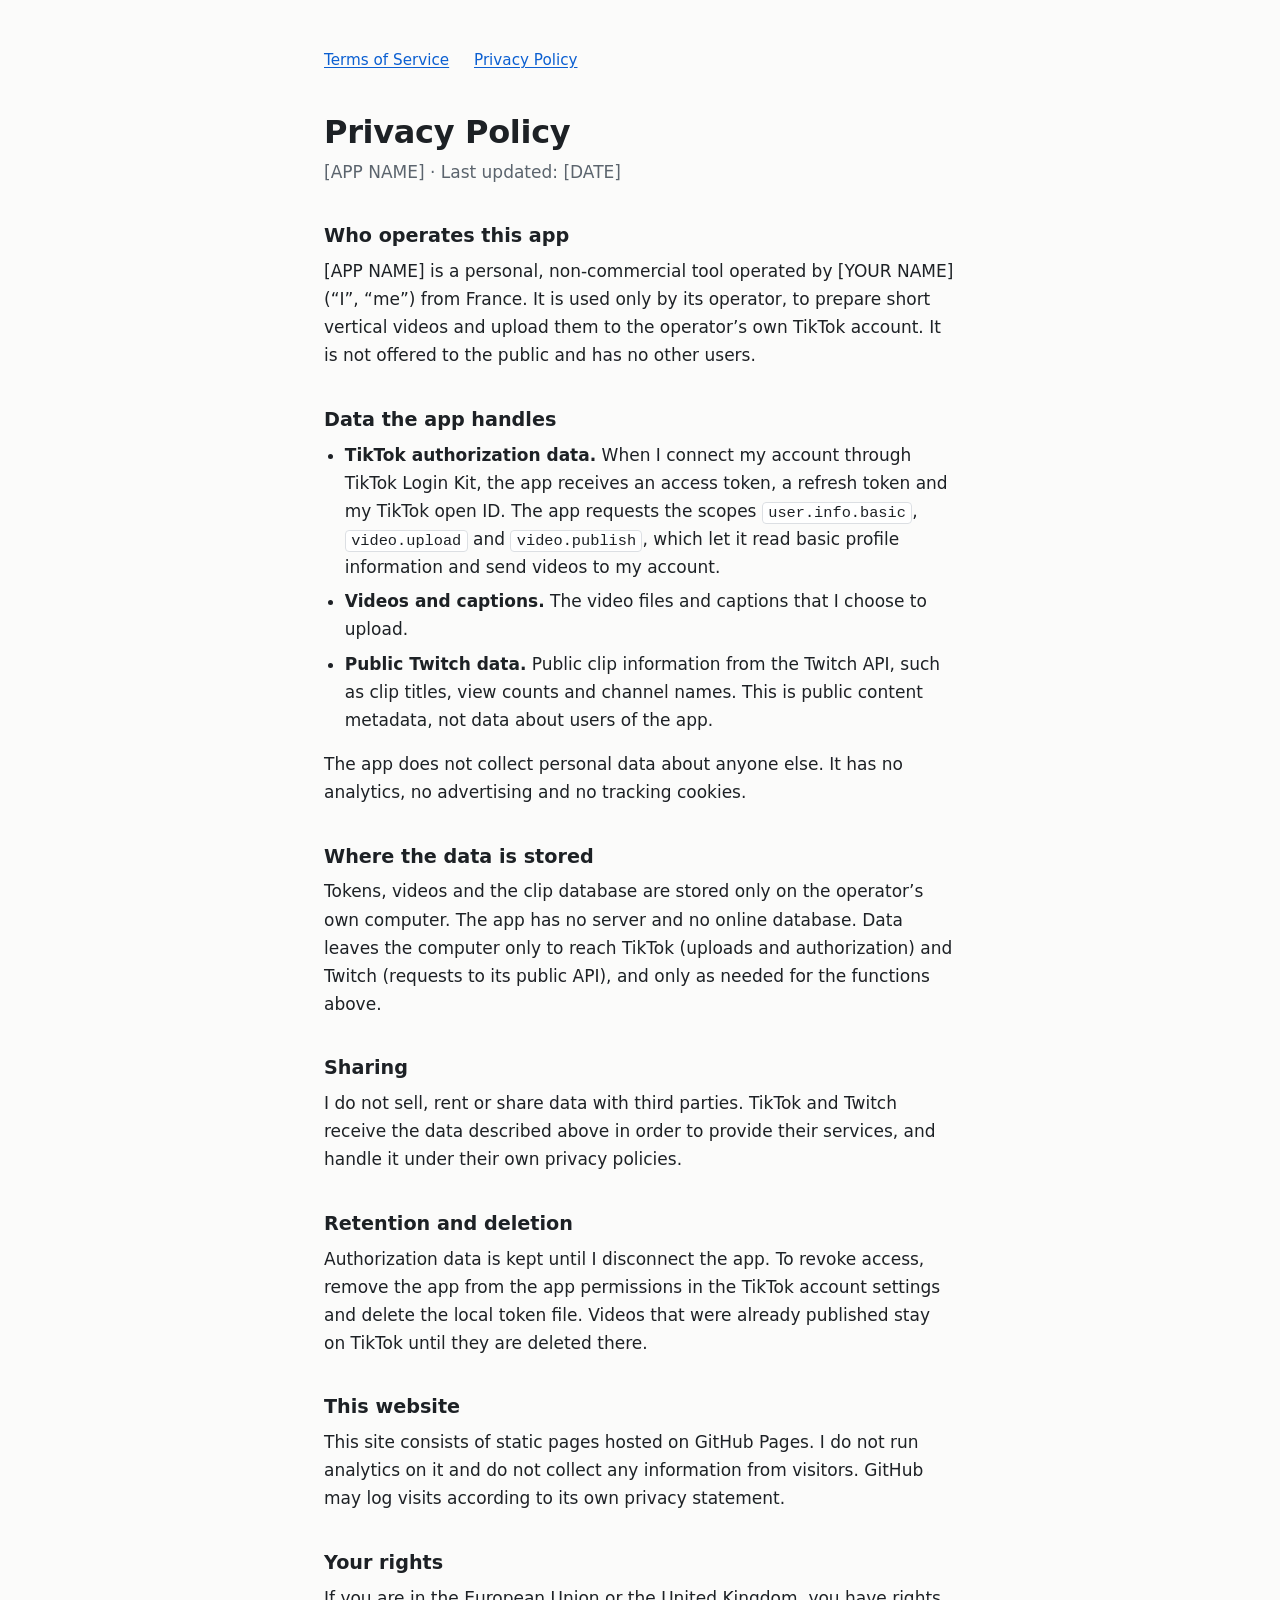
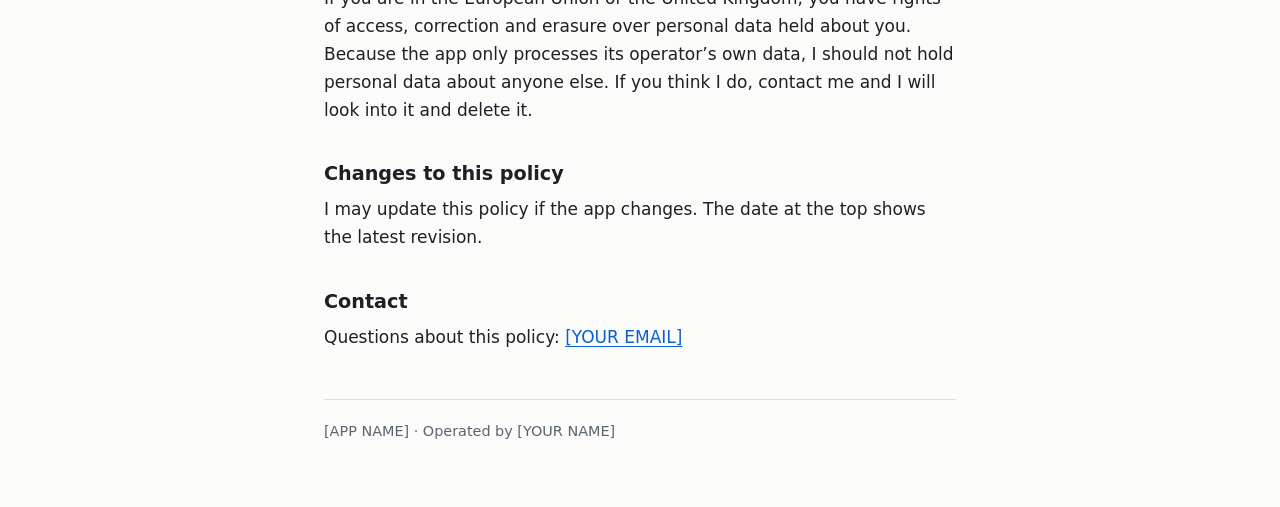
==== files/privacy.html @ fb3a04df "initial commit" ====
<!DOCTYPE html>
<html lang="en">
<head>
<meta charset="utf-8">
<meta name="viewport" content="width=device-width, initial-scale=1">
<title>Privacy Policy – [APP NAME]</title>
<!--
  À REMPLACER avant de publier :
    [APP NAME]   le nom exact de ton app TikTok
    [YOUR NAME]  ton nom ou pseudo
    [YOUR EMAIL] une adresse de contact valide
    [DATE]       la date du jour (ex. November 17, 2026)
-->
<style>
  :root {
    --bg: #fbfbfa;
    --surface: #ffffff;
    --text: #1d2125;
    --muted: #5b646d;
    --rule: #dcdfe3;
    --link: #0b5fd1;
    color-scheme: light;
  }
  :root:not([data-theme="light"]) {
    color-scheme: light dark;
  }
  @media (prefers-color-scheme: dark) {
    :root:not([data-theme="light"]) {
      --bg: #14171a;
      --surface: #1b1f23;
      --text: #e6e8ea;
      --muted: #9aa3ab;
      --rule: #2d333a;
      --link: #6ea8fe;
    }
  }
  * { box-sizing: border-box; }
  html { -webkit-text-size-adjust: 100%; }
  body {
    margin: 0;
    background: var(--bg);
    color: var(--text);
    font: 17px/1.65 system-ui, -apple-system, "Segoe UI", Roboto, "Helvetica Neue", Arial, sans-serif;
  }
  main {
    max-width: 42rem;
    margin: 0 auto;
    padding: 3rem 1.25rem 4rem;
  }
  nav { margin-bottom: 2.5rem; font-size: 0.95rem; color: var(--muted); }
  nav a { margin-right: 1.25rem; }
  h1 { font-size: 2rem; line-height: 1.2; margin: 0 0 0.4rem; letter-spacing: -0.01em; }
  h2 { font-size: 1.2rem; line-height: 1.3; margin: 2.4rem 0 0.5rem; }
  p, ul { margin: 0 0 1rem; }
  ul { padding-left: 1.3rem; }
  li { margin-bottom: 0.4rem; }
  .updated { color: var(--muted); margin-bottom: 2rem; }
  a { color: var(--link); text-underline-offset: 0.15em; }
  a:focus-visible { outline: 3px solid var(--link); outline-offset: 3px; border-radius: 2px; }
  code { font: 0.9em ui-monospace, "SF Mono", Menlo, Consolas, monospace; background: var(--surface); border: 1px solid var(--rule); padding: 0.05em 0.35em; border-radius: 4px; }
  footer { margin-top: 3rem; padding-top: 1.25rem; border-top: 1px solid var(--rule); color: var(--muted); font-size: 0.9rem; }
</style>
</head>
<body>
<main>
  <nav>
    <a href="terms.html">Terms of Service</a>
    <a href="privacy.html" aria-current="page">Privacy Policy</a>
  </nav>

  <h1>Privacy Policy</h1>
  <p class="updated">[APP NAME] · Last updated: [DATE]</p>

  <h2>Who operates this app</h2>
  <p>[APP NAME] is a personal, non-commercial tool operated by [YOUR NAME] (“I”, “me”) from France. It is used only by its operator, to prepare short vertical videos and upload them to the operator’s own TikTok account. It is not offered to the public and has no other users.</p>

  <h2>Data the app handles</h2>
  <ul>
    <li><strong>TikTok authorization data.</strong> When I connect my account through TikTok Login Kit, the app receives an access token, a refresh token and my TikTok open ID. The app requests the scopes <code>user.info.basic</code>, <code>video.upload</code> and <code>video.publish</code>, which let it read basic profile information and send videos to my account.</li>
    <li><strong>Videos and captions.</strong> The video files and captions that I choose to upload.</li>
    <li><strong>Public Twitch data.</strong> Public clip information from the Twitch API, such as clip titles, view counts and channel names. This is public content metadata, not data about users of the app.</li>
  </ul>
  <p>The app does not collect personal data about anyone else. It has no analytics, no advertising and no tracking cookies.</p>

  <h2>Where the data is stored</h2>
  <p>Tokens, videos and the clip database are stored only on the operator’s own computer. The app has no server and no online database. Data leaves the computer only to reach TikTok (uploads and authorization) and Twitch (requests to its public API), and only as needed for the functions above.</p>

  <h2>Sharing</h2>
  <p>I do not sell, rent or share data with third parties. TikTok and Twitch receive the data described above in order to provide their services, and handle it under their own privacy policies.</p>

  <h2>Retention and deletion</h2>
  <p>Authorization data is kept until I disconnect the app. To revoke access, remove the app from the app permissions in the TikTok account settings and delete the local token file. Videos that were already published stay on TikTok until they are deleted there.</p>

  <h2>This website</h2>
  <p>This site consists of static pages hosted on GitHub Pages. I do not run analytics on it and do not collect any information from visitors. GitHub may log visits according to its own privacy statement.</p>

  <h2>Your rights</h2>
  <p>If you are in the European Union or the United Kingdom, you have rights of access, correction and erasure over personal data held about you. Because the app only processes its operator’s own data, I should not hold personal data about anyone else. If you think I do, contact me and I will look into it and delete it.</p>

  <h2>Changes to this policy</h2>
  <p>I may update this policy if the app changes. The date at the top shows the latest revision.</p>

  <h2>Contact</h2>
  <p>Questions about this policy: <a href="mailto:[YOUR EMAIL]">[YOUR EMAIL]</a></p>

  <footer>[APP NAME] · Operated by [YOUR NAME]</footer>
</main>
</body>
</html>
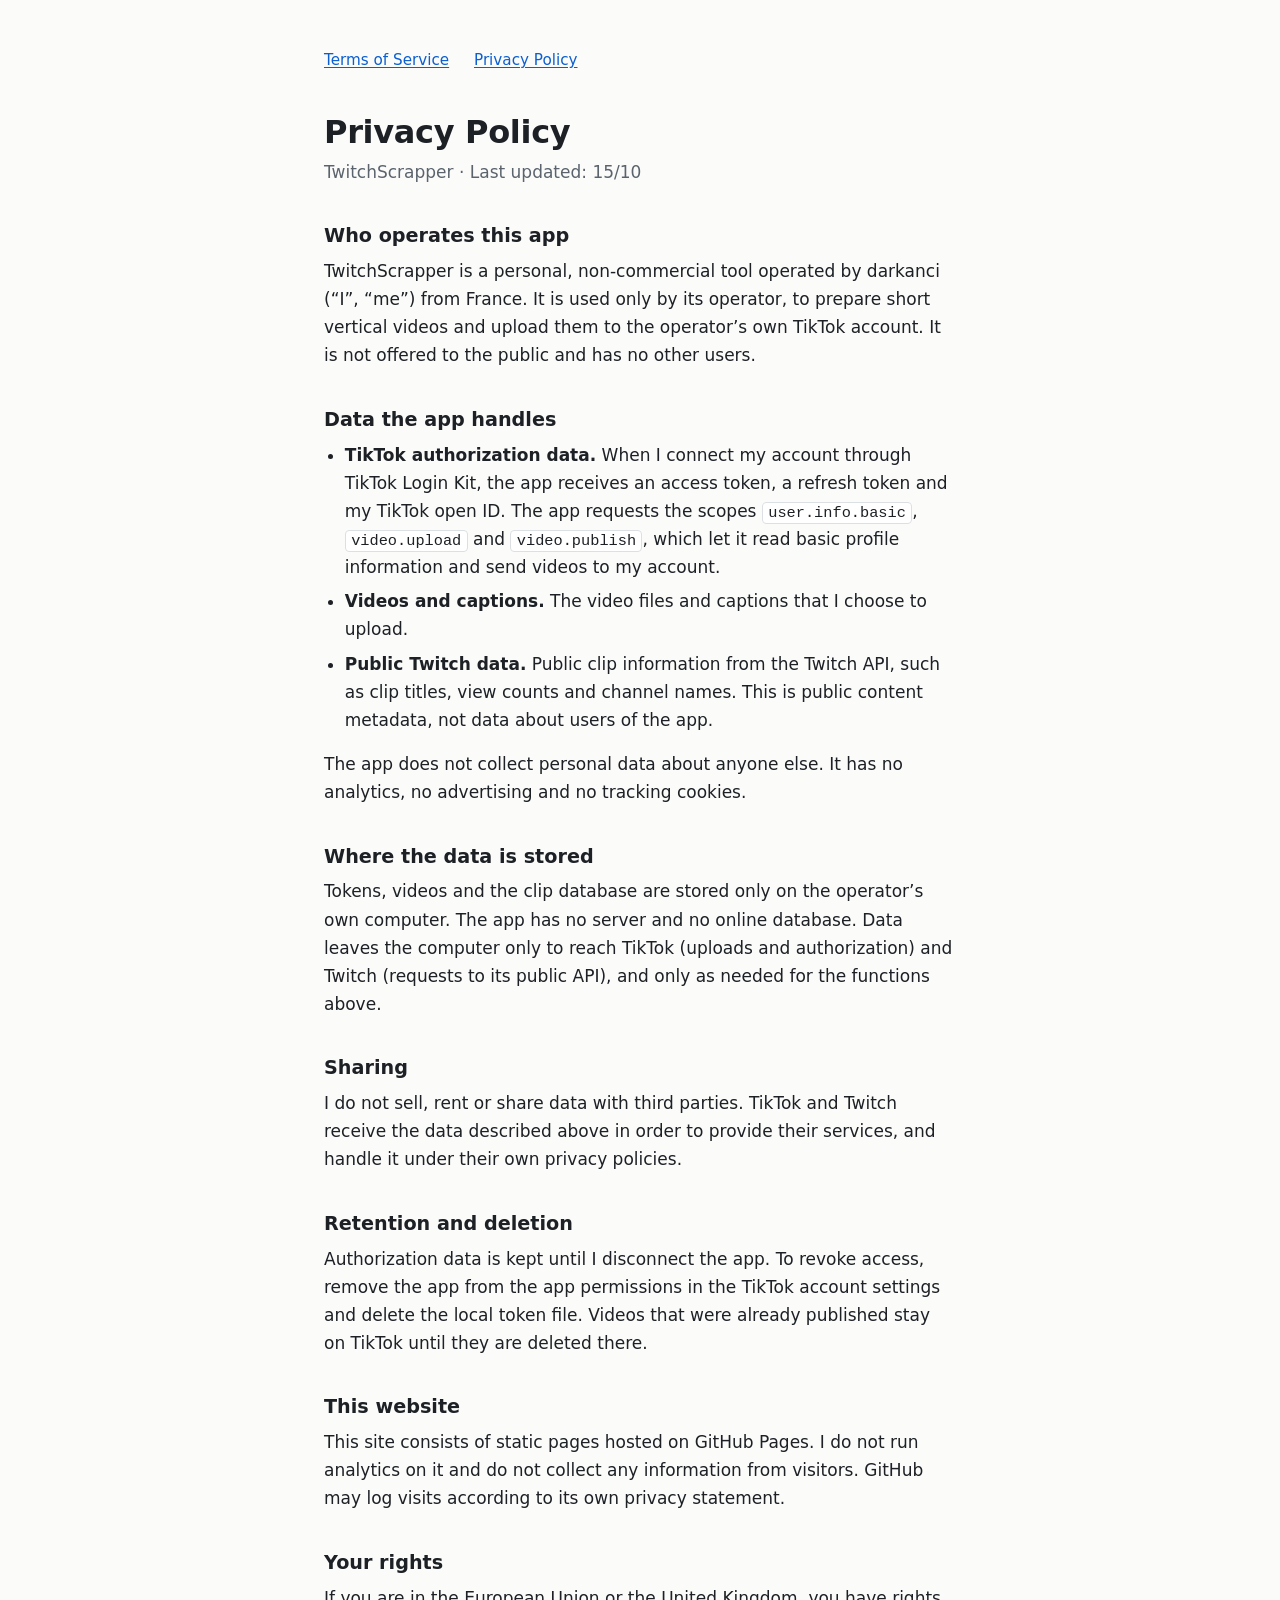
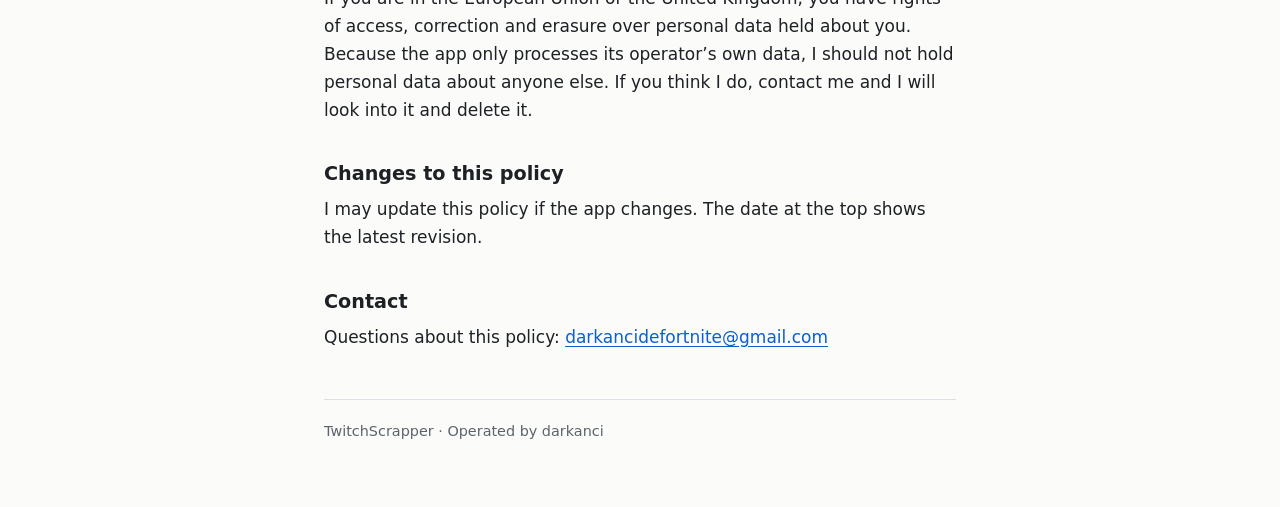
==== commit fbabd091: "Update privacy.html" ====
--- a/files/privacy.html
+++ b/files/privacy.html
@@ -3,14 +3,8 @@
 <head>
 <meta charset="utf-8">
 <meta name="viewport" content="width=device-width, initial-scale=1">
-<title>Privacy Policy – [APP NAME]</title>
-<!--
-  À REMPLACER avant de publier :
-    [APP NAME]   le nom exact de ton app TikTok
-    [YOUR NAME]  ton nom ou pseudo
-    [YOUR EMAIL] une adresse de contact valide
-    [DATE]       la date du jour (ex. November 17, 2026)
--->
+<title>Privacy Policy – TwitchScrapper</title>
+
 <style>
   :root {
     --bg: #fbfbfa;
@@ -69,10 +63,10 @@
   </nav>
 
   <h1>Privacy Policy</h1>
-  <p class="updated">[APP NAME] · Last updated: [DATE]</p>
+  <p class="updated">TwitchScrapper · Last updated: 15/10</p>
 
   <h2>Who operates this app</h2>
-  <p>[APP NAME] is a personal, non-commercial tool operated by [YOUR NAME] (“I”, “me”) from France. It is used only by its operator, to prepare short vertical videos and upload them to the operator’s own TikTok account. It is not offered to the public and has no other users.</p>
+  <p>TwitchScrapper is a personal, non-commercial tool operated by darkanci (“I”, “me”) from France. It is used only by its operator, to prepare short vertical videos and upload them to the operator’s own TikTok account. It is not offered to the public and has no other users.</p>
 
   <h2>Data the app handles</h2>
   <ul>
@@ -101,9 +95,9 @@
   <p>I may update this policy if the app changes. The date at the top shows the latest revision.</p>
 
   <h2>Contact</h2>
-  <p>Questions about this policy: <a href="mailto:[YOUR EMAIL]">[YOUR EMAIL]</a></p>
+  <p>Questions about this policy: <a href="mailto:darkancidefortnite@gmail.com">darkancidefortnite@gmail.com</a></p>
 
-  <footer>[APP NAME] · Operated by [YOUR NAME]</footer>
+  <footer>TwitchScrapper · Operated by darkanci</footer>
 </main>
 </body>
 </html>
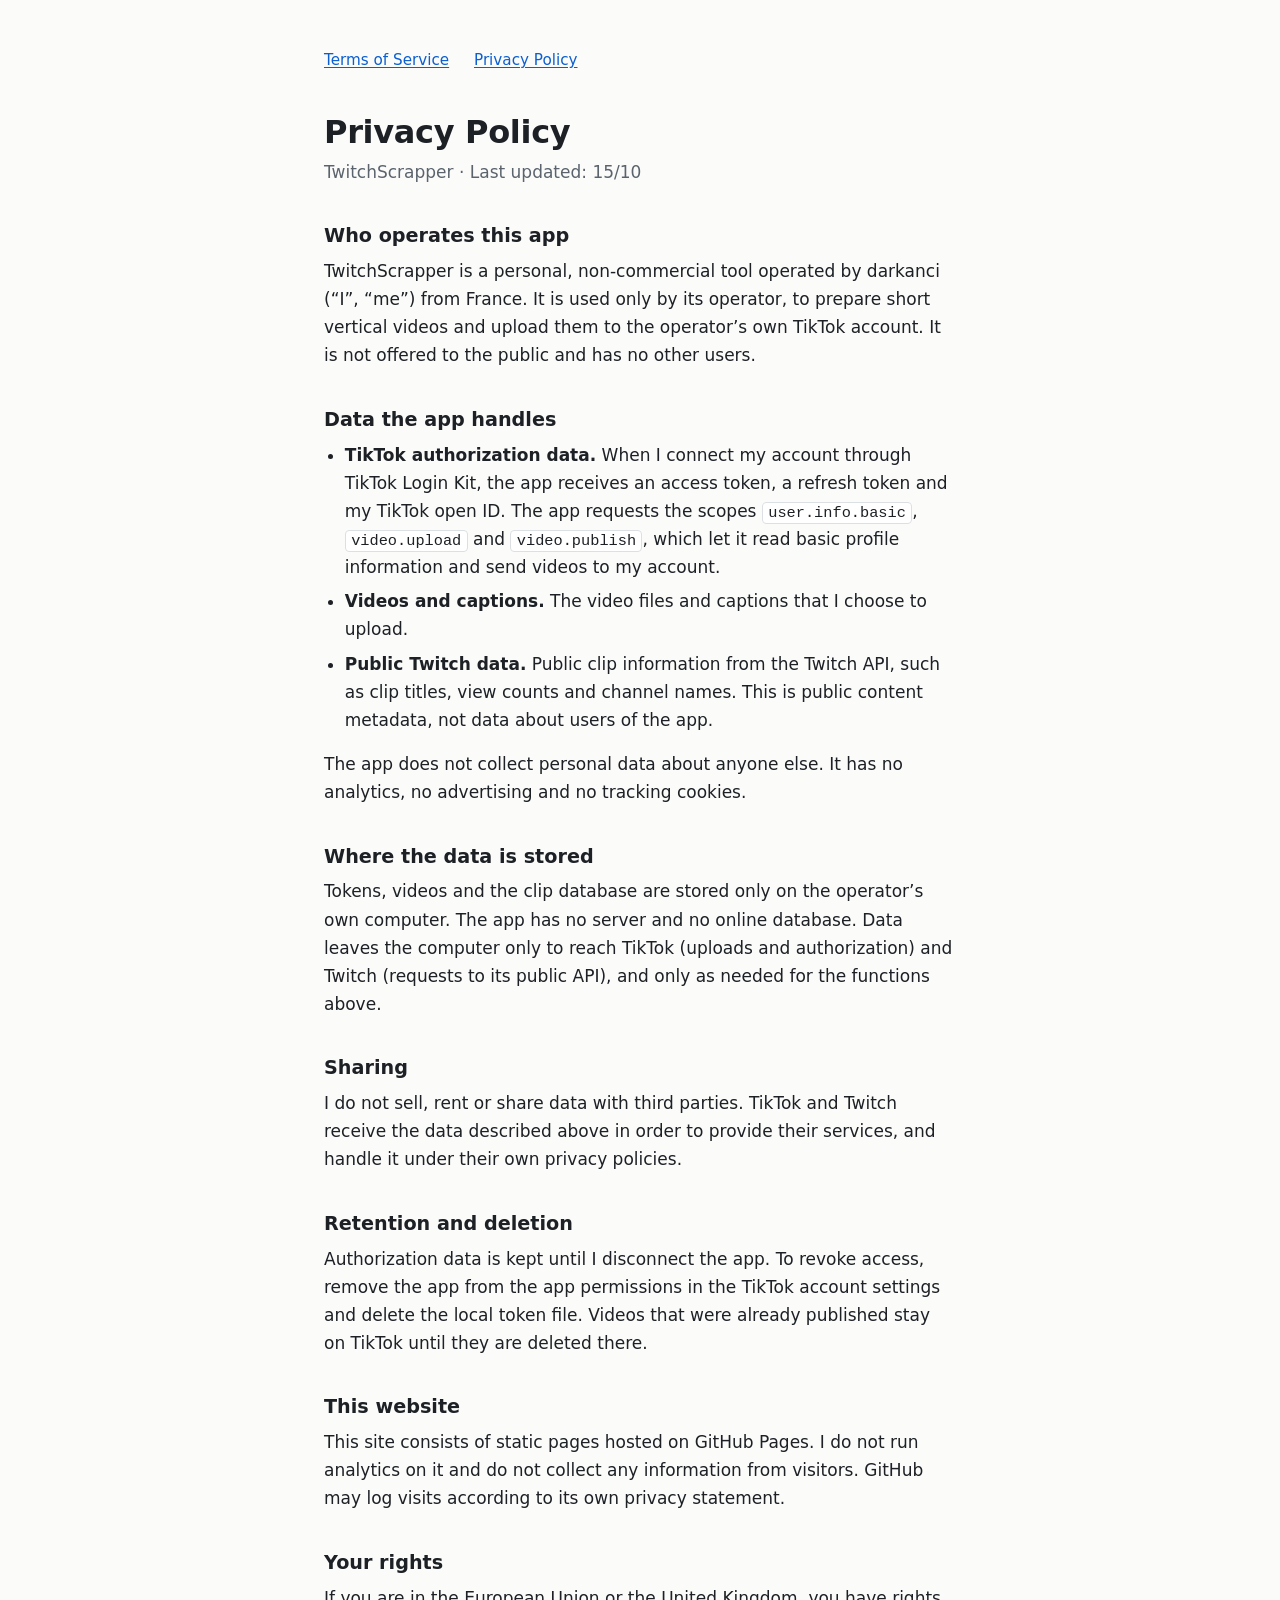
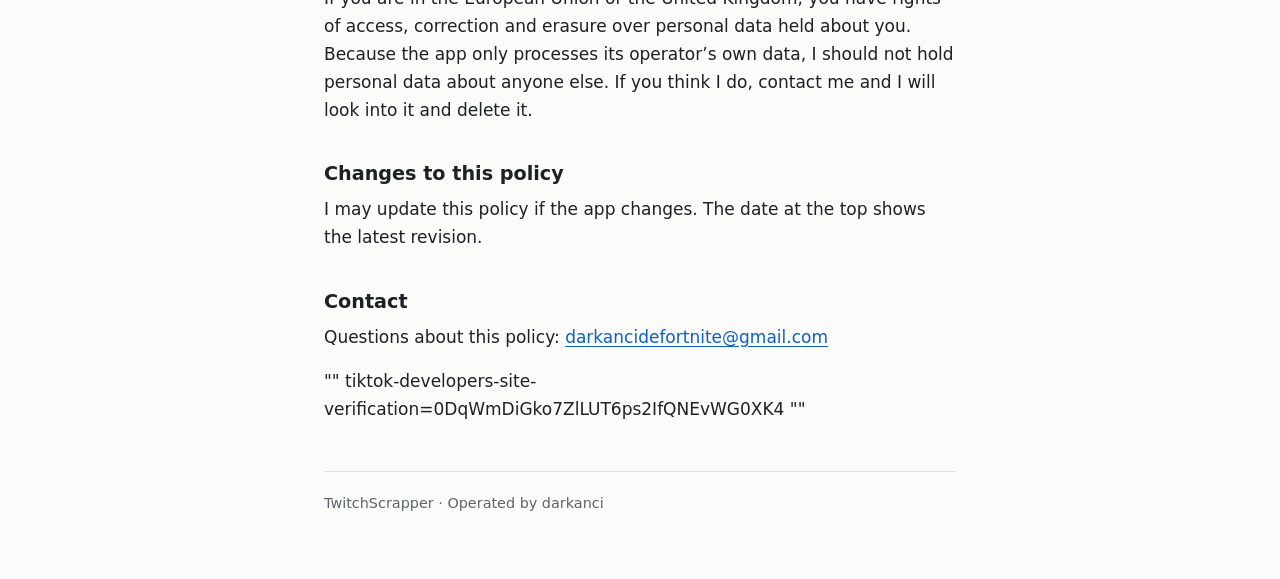
==== commit abec549f: "Update privacy.html" ====
--- a/files/privacy.html
+++ b/files/privacy.html
@@ -4,6 +4,8 @@
 <meta charset="utf-8">
 <meta name="viewport" content="width=device-width, initial-scale=1">
 <title>Privacy Policy – TwitchScrapper</title>
+
+
 
 <style>
   :root {
@@ -96,7 +98,9 @@
 
   <h2>Contact</h2>
   <p>Questions about this policy: <a href="mailto:darkancidefortnite@gmail.com">darkancidefortnite@gmail.com</a></p>
-
+""
+tiktok-developers-site-verification=0DqWmDiGko7ZlLUT6ps2IfQNEvWG0XK4
+""
   <footer>TwitchScrapper · Operated by darkanci</footer>
 </main>
 </body>
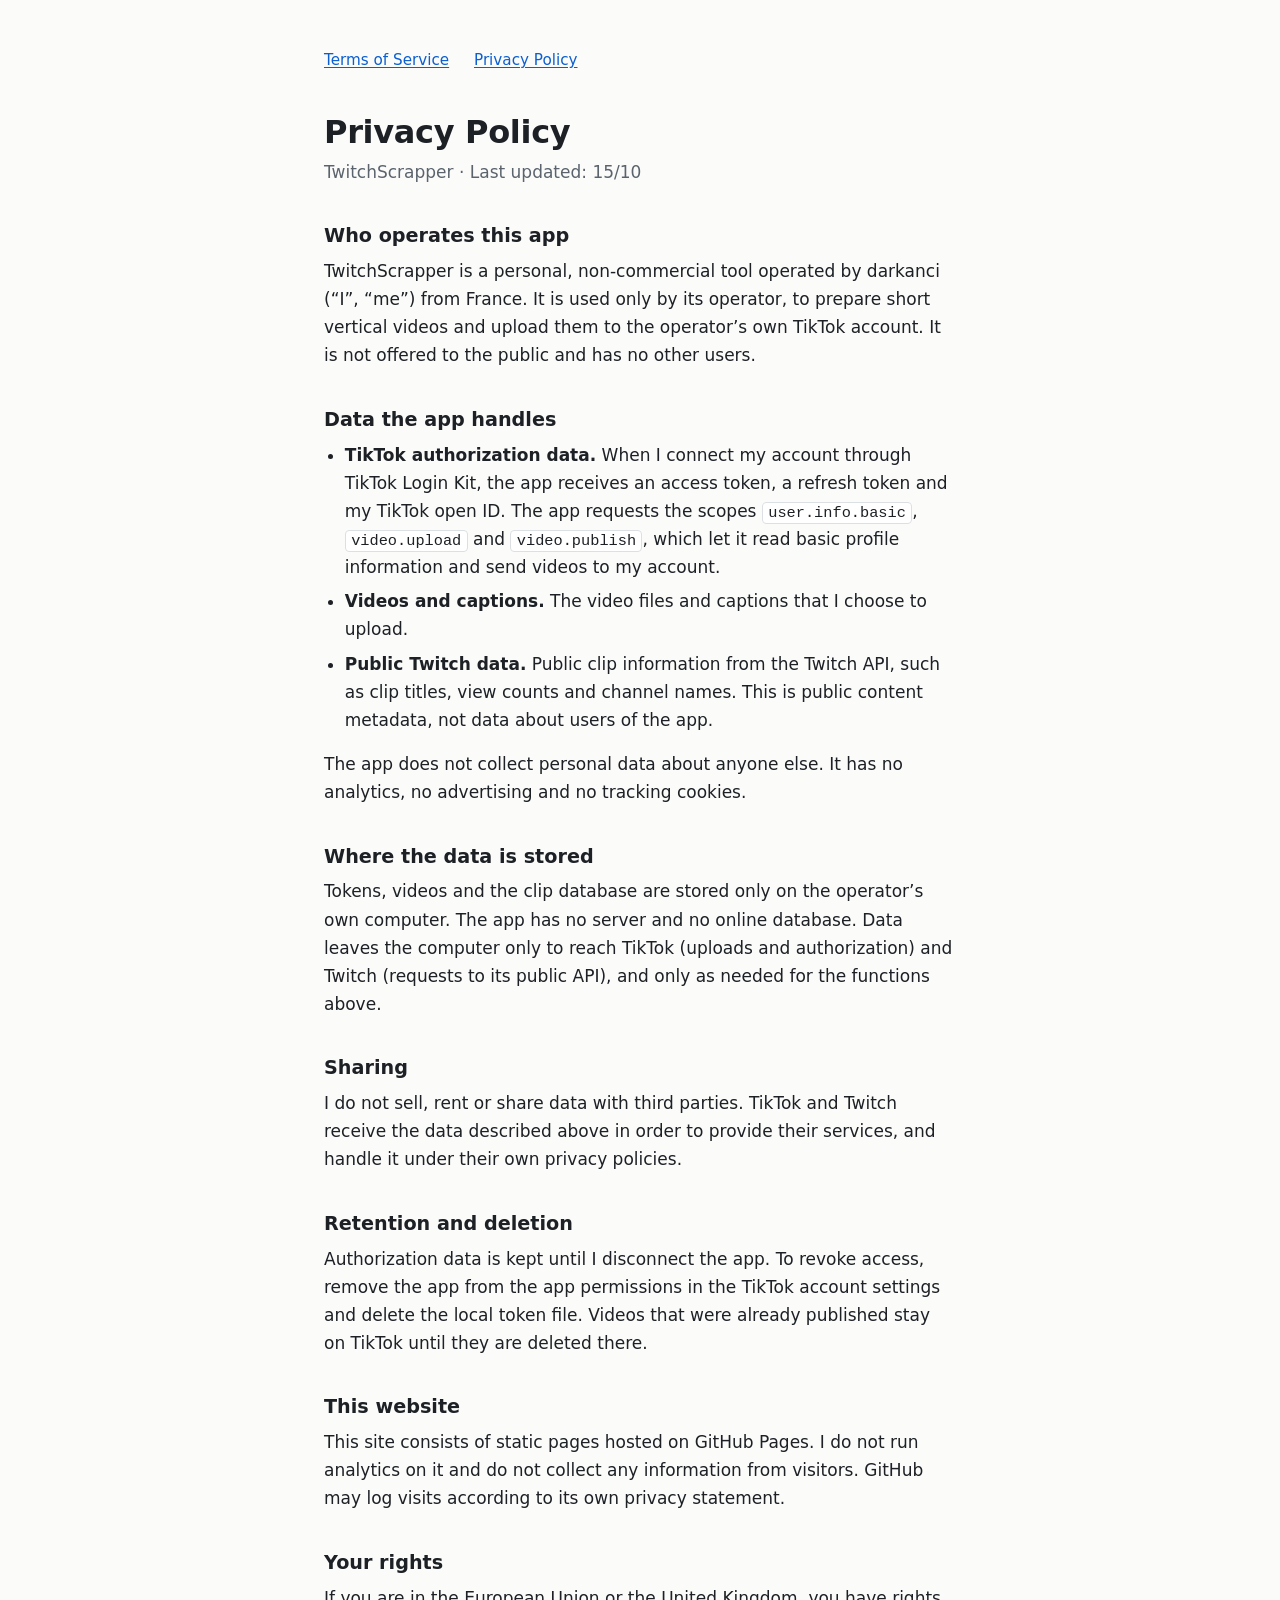
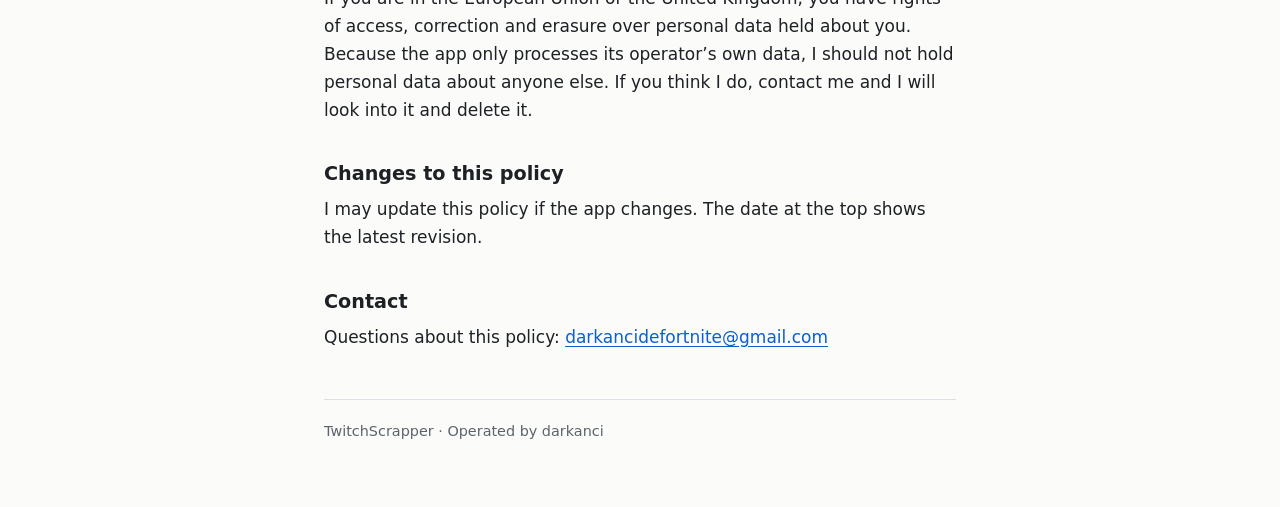
==== commit 8ac5ded5: "Update privacy.html" ====
--- a/files/privacy.html
+++ b/files/privacy.html
@@ -4,8 +4,6 @@
 <meta charset="utf-8">
 <meta name="viewport" content="width=device-width, initial-scale=1">
 <title>Privacy Policy – TwitchScrapper</title>
-
-
 
 <style>
   :root {
@@ -98,9 +96,7 @@
 
   <h2>Contact</h2>
   <p>Questions about this policy: <a href="mailto:darkancidefortnite@gmail.com">darkancidefortnite@gmail.com</a></p>
-""
-tiktok-developers-site-verification=0DqWmDiGko7ZlLUT6ps2IfQNEvWG0XK4
-""
+  
   <footer>TwitchScrapper · Operated by darkanci</footer>
 </main>
 </body>
